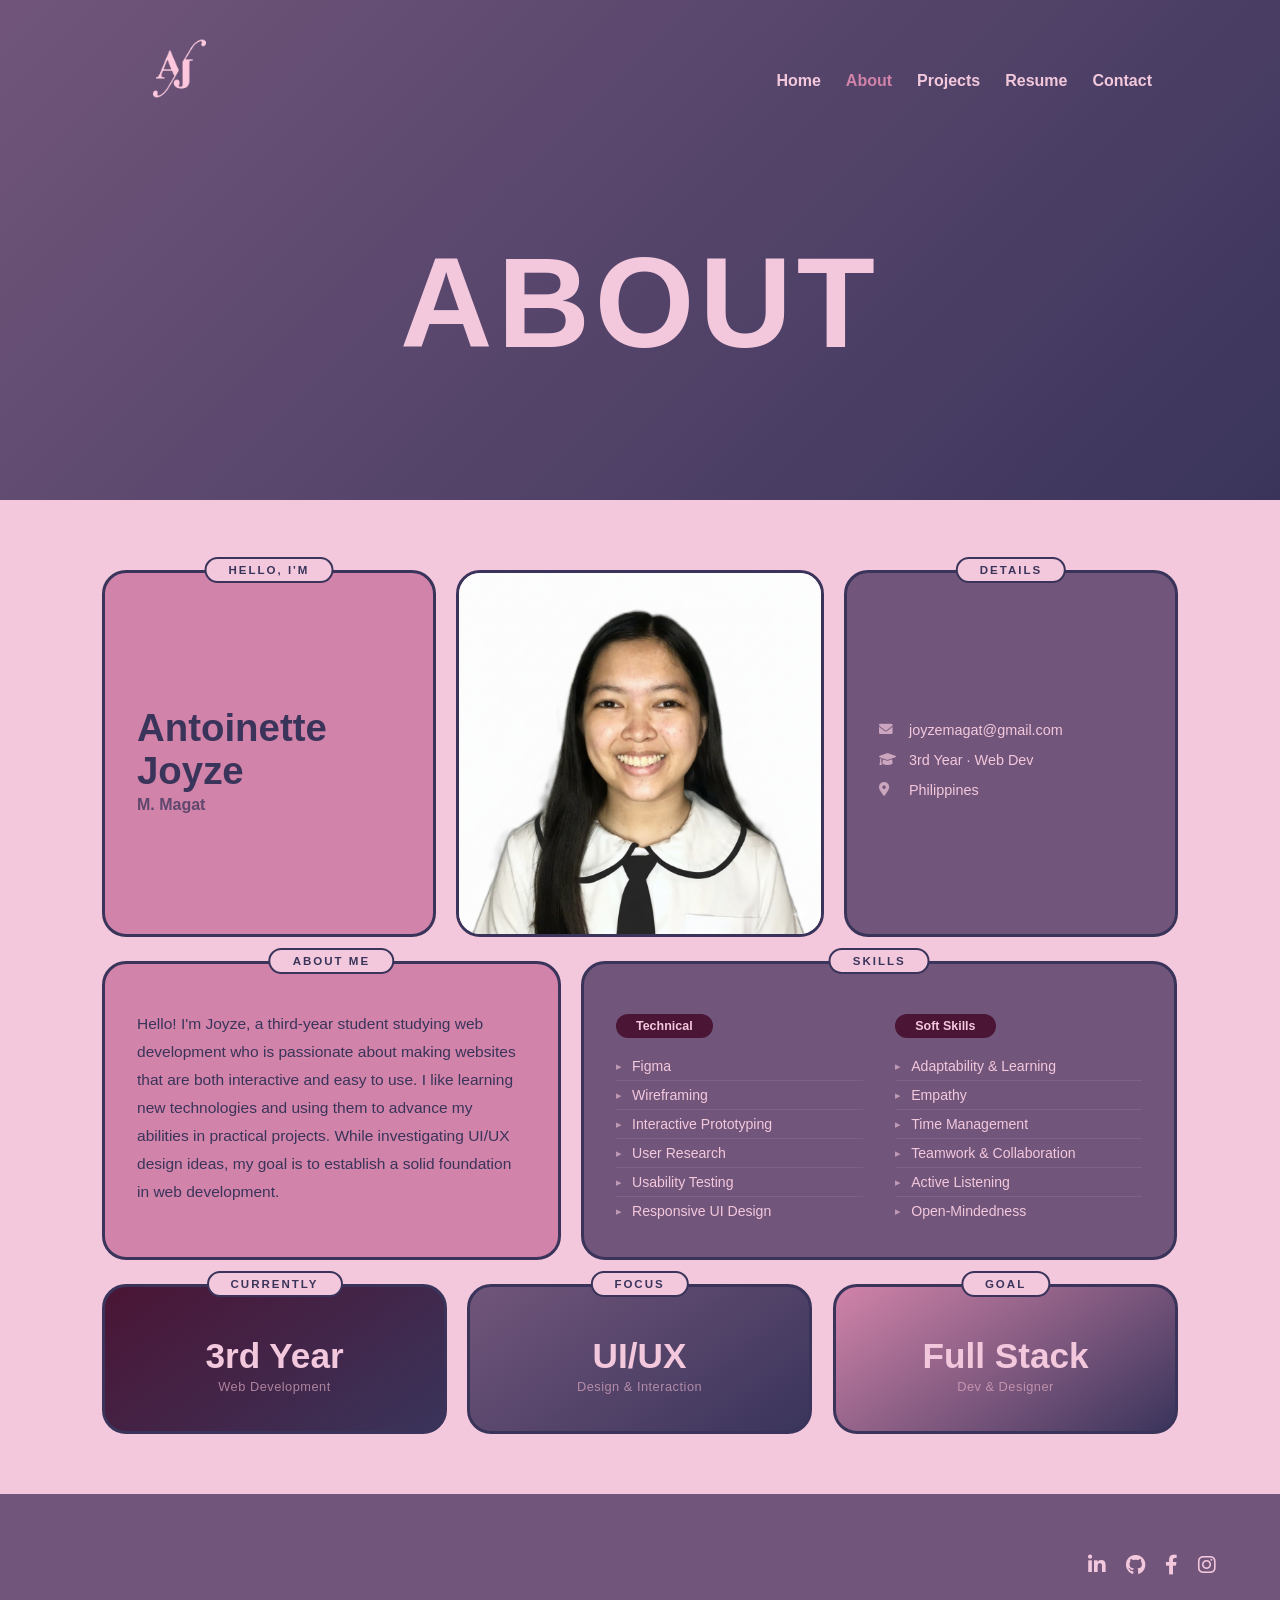
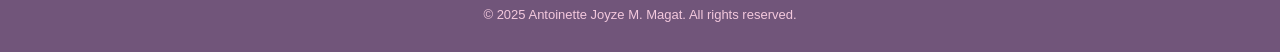
==== about.html @ 8bba379e "Add files via upload" ====
<!DOCTYPE html>
<html lang="en">
<head>
    <meta charset="UTF-8">
    <meta name="viewport" content="width=device-width, initial-scale=1.0">
    <title>About</title>
    <link rel="stylesheet" href="css/global.css">
    <link rel="stylesheet" href="css/about.css">
    <link rel="stylesheet" href="https://cdnjs.cloudflare.com/ajax/libs/font-awesome/6.0.0/css/all.min.css">
</head>
<body>

    <header class="about-header">
        <nav class="navbar">
            <div class="logo">
                <img src="images/logo.png" alt="AJ Logo">
            </div>

            <input type="checkbox" id="menu-toggle" class="menu-checkbox">
            <label for="menu-toggle" class="hamburger">
                <span></span>
                <span></span>
                <span></span>
            </label>

            <ul class="nav-links">
                <li><a href="index.html"><i class="fas fa-home"></i><br>Home</a></li>
                <li><a href="about.html" class="active"><i class="fas fa-user"></i><br>About</a></li>
                <li><a href="projects.html"><i class="fas fa-folder"></i><br>Projects</a></li>
                <li><a href="resume.html"><i class="fas fa-file"></i><br>Resume</a></li>
                <li><a href="contact.html"><i class="fas fa-envelope"></i><br>Contact</a></li>
            </ul>
        </nav>

        <div class="hero-text">
            <h1>ABOUT</h1>
        </div>
    </header>

    <main class="main-content">
        <div class="grid-row row-top">

            <div class="block block-hello">
                <div class="block-label">HELLO, I'M</div>
                <h2 class="big-name">Antoinette<br>Joyze</h2>
                <p class="sub-name">M. Magat</p>
            </div>

            <div class="block block-photo">
                <img src="images/profile2.png" alt="Antoinette Joyze">
            </div>

            <div class="block block-info">
                <div class="block-label">DETAILS</div>
                <ul class="info-list">
                    <li><i class="fas fa-envelope"></i> joyzemagat@gmail.com</li>
                    <li><i class="fas fa-graduation-cap"></i> 3rd Year · Web Dev</li>
                    <li><i class="fas fa-map-marker-alt"></i> Philippines</li>
                </ul>
            </div>

        </div>

        <div class="grid-row row-middle">

            <div class="block block-about">
                <div class="block-label">ABOUT ME</div>
                <p>Hello! I'm Joyze, a third-year student studying web development who is passionate about making websites that are both interactive and easy to use. I like learning new technologies and using them to advance my abilities in practical projects. While investigating UI/UX design ideas, my goal is to establish a solid foundation in web development.</p>
            </div>

            <div class="block block-skills">
                <div class="block-label">SKILLS</div>
                <div class="skills-columns">
                    <div class="skill-group">
                        <span class="skill-tag">Technical</span>
                        <ul>
                            <li>Figma</li>
                            <li>Wireframing</li>
                            <li>Interactive Prototyping</li>
                            <li>User Research</li>
                            <li>Usability Testing</li>
                            <li>Responsive UI Design</li>
                        </ul>
                    </div>
                    <div class="skill-group">
                        <span class="skill-tag">Soft Skills</span>
                        <ul>
                            <li>Adaptability &amp; Learning</li>
                            <li>Empathy</li>
                            <li>Time Management</li>
                            <li>Teamwork &amp; Collaboration</li>
                            <li>Active Listening</li>
                            <li>Open-Mindedness</li>
                        </ul>
                    </div>
                </div>
            </div>
        </div>

        <div class="grid-row row-bottom">

            <div class="block block-stat">
                <div class="block-label">CURRENTLY</div>
                <span class="stat-value">3rd Year</span>
                <span class="stat-desc">Web Development</span>
            </div>

            <div class="block block-stat block-stat--focus">
                <div class="block-label">FOCUS</div>
                <span class="stat-value">UI/UX</span>
                <span class="stat-desc">Design &amp; Interaction</span>
            </div>

            <div class="block block-stat block-stat--goal">
                <div class="block-label">GOAL</div>
                <span class="stat-value">Full&nbsp;Stack</span>
                <span class="stat-desc">Dev &amp; Designer</span>
            </div>

        </div>

    </main>

    <div class="bottom-section">
        <div class="social-bar">
            <a href="https://www.linkedin.com/in/joyzemagat/" target="_blank" rel="noopener noreferrer"><i class="fab fa-linkedin-in"></i></a>
            <a href="https://github.com/eijayem" target="_blank" rel="noopener noreferrer"><i class="fab fa-github"></i></a>
            <a href="https://www.facebook.com/jyzmagat" target="_blank" rel="noopener noreferrer"><i class="fab fa-facebook-f"></i></a>
            <a href="https://www.instagram.com/joyzemagat" target="_blank" rel="noopener noreferrer"><i class="fab fa-instagram"></i></a>
        </div>
        <div class="copyright-container">
            <p>&copy; 2025 Antoinette Joyze M. Magat. All rights reserved.</p>
        </div>
    </div>

</body>
</html>
---- css/global.css ----
:root {
    --jacarta: #3A345B;
    --queen-pink: #F3C8DD;
    --middle-purple: #D183A9;
    --old-lavender: #71557A;
    --brown-chocolate: #4B1535;
    --light-pink: #FADDEB;
}

* {
    margin: 0;
    padding: 0;
    box-sizing: border-box;
    font-family: 'Arial', sans-serif;
}

/* NAVIGATION */
.navbar {
    display: flex;
    justify-content: space-between;
    align-items: center;
    padding: 20px 10%;
    width: 100%;
}

.logo img {
    height: 100px;
    width: auto;
    transition: transform 0.8s cubic-bezier(0.4, 0, 0.2, 1);
    cursor: pointer;
}

.logo:hover img {
    transform: rotateY(360deg);
}

.nav-links {
    display: flex; 
    list-style: none;
    gap: 25px;
    align-items: center;
}

/* HIDE ICONS ON DESKTOP */
.nav-links li a i {
    display: none;
}

.nav-links li a {
    text-decoration: none;
    color: var(--queen-pink);
    font-weight: 600;
    position: relative;
    padding: 5px 0;
    transition: color 0.3s ease;
}

.nav-links li a::after {
    content: '';
    position: absolute;
    width: 0;
    height: 4px; 
    bottom: 0;
    left: 0;
    background-color: var(--queen-pink);
    border-radius: 2px;
    transition: width 0.3s ease;
}

.nav-links li a:hover, .nav-links li a.active {
    color: var(--middle-purple);
}

.nav-links li a:hover::after {
    width: 100%;
}

/* FOOTER */
.bottom-section {
    background-color: var(--old-lavender);
    padding: 100px 10% 30px 10%;
}

.social-bar {
    display: flex;
    justify-content: flex-end;
    margin-bottom: 30px; 
    gap: 18px;
}

.social-bar a {
    color: var(--queen-pink);
    font-size: 20px;
    transition: all 0.3s ease;
}

.social-bar a:hover {
    color: var(--brown-chocolate);
    transform: translateY(-5px);
}

.copyright-container p {
    color: var(--queen-pink);
    font-size: 13px;
    text-align: center;
}

/* HAMBURGER CONTROLS */
.menu-checkbox { display: none; }
.hamburger { display: none; }

/* RESPONSIVE STYLES */
@media (max-width: 768px) {
    .navbar {
        padding: 20px;
    }

    .logo img {
        height: 60px;
    }

    .hamburger {
        display: flex;
        flex-direction: column;
        gap: 5px;
        cursor: pointer;
        z-index: 100;
        position: relative;
    }

    .hamburger span {
        display: block;
        width: 30px;
        height: 3px;
        background-color: var(--queen-pink);
        border-radius: 2px;
        transition: 0.3s ease;
    }

    .nav-links {
        position: fixed;
        top: 0;
        right: -100%; 
        width: 100%;
        height: 100vh;
        background-color: var(--jacarta);
        display: grid; 
        grid-template-columns: 1fr 1fr; 
        gap: 20px;
        padding: 120px 30px;
        align-content: center;
        transition: 0.4s cubic-bezier(0.77, 0, 0.175, 1);
        z-index: 90;
    }

    .nav-links li a i {
        display: block;
        font-size: 2rem;
        margin-bottom: 10px;
        color: var(--queen-pink);
    }

    .nav-links li {
        background-color: rgba(255, 255, 255, 0.05);
        padding: 35px 10px;
        border-radius: 20px;
        text-align: center;
        display: flex;
        flex-direction: column;
        justify-content: center;
        align-items: center;
    }

    .nav-links li a {
        font-size: 1.1rem;
        color: var(--queen-pink);
        display: block;
        width: 100%;
        text-align: center;
    }

    .nav-links li a::after { display: none; }

    .menu-checkbox:checked ~ .nav-links {
        right: 0;
    }

    .menu-checkbox:checked ~ .hamburger span:nth-child(1) {
        transform: translateY(8px) rotate(45deg);
    }
    .menu-checkbox:checked ~ .hamburger span:nth-child(2) {
        opacity: 0;
    }
    .menu-checkbox:checked ~ .hamburger span:nth-child(3) {
        transform: translateY(-8px) rotate(-45deg);
    }

    .bottom-section {
        display: flex;
        flex-direction: column;
        align-items: center;
        padding: 50px 10% 30px 10%;
    }
    .social-bar {
        justify-content: center;
        width: 100%;
    }
}
---- css/about.css ----
/* BODY */
body {
    background-color: var(--queen-pink);
    overflow-x: hidden;
}

/* HEADER */
.about-header {
    background: linear-gradient(135deg, var(--old-lavender) 0%, var(--jacarta) 100%);
    padding: 0 10%;
    min-height: 500px;
    display: flex;
    flex-direction: column;
    position: relative;
}

.navbar {
    display: flex;
    justify-content: space-between;
    align-items: center;
    padding: 20px 0;
    width: 100%;
}

.hero-text {
    flex: 1;
    display: flex;
    justify-content: center;
    align-items: center;
    padding-bottom: 40px;
}

.hero-text h1 {
    font-size: 8rem;
    color: var(--queen-pink);
    font-weight: 900;
    letter-spacing: 5px;
    text-align: center;
    margin: 0;
    animation: revealText 1.5s cubic-bezier(0.77, 0, 0.175, 1) forwards;
}

/* MAIN */
.main-content {
    padding: 70px 8% 60px;
    display: flex;
    flex-direction: column;
    gap: 24px;
}

/* GRID ROWS */
.grid-row {
    display: grid;
    gap: 20px;
}

.row-top    { grid-template-columns: 1fr 1.1fr 1fr; }
.row-middle { grid-template-columns: 1fr 1.3fr; }
.row-bottom { grid-template-columns: 1fr 1fr 1fr; }

/* BASE BLOCK */
.block {
    background-color: var(--old-lavender);
    border: 3px solid var(--jacarta);
    border-radius: 24px;
    padding: 36px 32px 32px;
    position: relative;
    color: var(--queen-pink);
    opacity: 0;
    animation: scaleUp 0.7s cubic-bezier(0.34, 1.56, 0.64, 1) forwards;
}

.block:nth-child(1) { animation-delay: 0.10s; }
.block:nth-child(2) { animation-delay: 0.22s; }
.block:nth-child(3) { animation-delay: 0.34s; }

.grid-row + .grid-row .block:nth-child(1) { animation-delay: 0.45s; }
.grid-row + .grid-row .block:nth-child(2) { animation-delay: 0.57s; }

.grid-row + .grid-row + .grid-row .block:nth-child(1) { animation-delay: 0.68s; }
.grid-row + .grid-row + .grid-row .block:nth-child(2) { animation-delay: 0.80s; }
.grid-row + .grid-row + .grid-row .block:nth-child(3) { animation-delay: 0.92s; }

.block-label {
    position: absolute;
    top: -16px;
    left: 50%;
    transform: translateX(-50%);
    background-color: var(--queen-pink);
    color: var(--jacarta);
    border: 2.5px solid var(--jacarta);
    border-radius: 50px;
    padding: 5px 22px;
    font-size: 0.72rem;
    font-weight: 900;
    letter-spacing: 2px;
    white-space: nowrap;
}

/* HELLO BLOCK */
.block-hello {
    background-color: var(--middle-purple);
    display: flex;
    flex-direction: column;
    justify-content: center;
    gap: 4px;
    min-height: 180px;
}

.big-name {
    font-size: 2.4rem;
    font-weight: 900;
    color: var(--jacarta);
    line-height: 1.1;
    margin-top: 10px;
}

.sub-name {
    font-size: 1rem;
    color: var(--jacarta);
    opacity: 0.75;
    font-weight: 600;
}

/* PHOTO BLOCK */
.block-photo {
    padding: 0;
    overflow: hidden;
    border-radius: 24px;
    min-height: 220px;
    background-color: var(--jacarta);
}

.block-photo img {
    width: 100%;
    height: 100%;
    object-fit: cover;
    display: block;
    transition: transform 0.5s ease;
}

.block-photo:hover img {
    transform: scale(1.04);
}

/* INFO BLOCK */
.block-info {
    background-color: var(--old-lavender);
    display: flex;
    flex-direction: column;
    justify-content: center;
}

.info-list {
    list-style: none;
    padding: 0;
    margin-top: 8px;
    display: flex;
    flex-direction: column;
    gap: 14px;
}

.info-list li {
    display: flex;
    align-items: center;
    gap: 12px;
    font-size: 0.9rem;
    color: var(--queen-pink);
}

.info-list li i {
    width: 18px;
    color: var(--queen-pink);
    opacity: 0.7;
    font-size: 0.85rem;
}

/* ABOUT ME BLOCK */
.block-about {
    background-color: var(--middle-purple);
    color: var(--jacarta);
}

.block-about p {
    margin-top: 10px;
    line-height: 1.8;
    font-size: 0.97rem;
    color: var(--jacarta);
}

.block-about .block-label {
    background-color: var(--queen-pink);
    color: var(--jacarta);
    border-color: var(--jacarta);
}

/* SKILLS BLOCK */
.block-skills {
    background-color: var(--old-lavender);
}

.skills-columns {
    display: flex;
    gap: 32px;
    margin-top: 14px;
}

.skill-group { flex: 1; }

.skill-tag {
    background-color: var(--brown-chocolate);
    color: var(--queen-pink);
    display: inline-block;
    padding: 5px 20px;
    border-radius: 50px;
    font-size: 0.78rem;
    font-weight: 700;
    margin-bottom: 14px;
    transition: background 0.3s;
}

.skill-tag:hover { background-color: var(--jacarta); }

.skill-group ul { list-style: none; padding: 0; }

.skill-group li {
    font-size: 0.88rem;
    padding: 6px 0;
    display: flex;
    align-items: center;
    gap: 10px;
    color: var(--queen-pink);
    border-bottom: 1px solid rgba(232, 180, 200, 0.12);
    transition: transform 0.25s ease, color 0.25s ease;
}

.skill-group li:last-child { border-bottom: none; }

.skill-group li::before {
    content: "▸";
    font-size: 0.7rem;
    opacity: 0.6;
}

.skill-group li:hover {
    transform: translateX(6px);
    color: #fff;
}

/* STAT BLOCKS */
.block-stat {
    background: linear-gradient(145deg, var(--brown-chocolate), var(--jacarta));
    display: flex;
    flex-direction: column;
    align-items: center;
    justify-content: center;
    text-align: center;
    gap: 6px;
    min-height: 150px;
    border-color: var(--jacarta);
}

.block-stat .block-label {
    background-color: var(--queen-pink);
    color: var(--jacarta);
    border-color: var(--jacarta);
}

.stat-value {
    font-size: 2.2rem;
    font-weight: 900;
    color: var(--queen-pink);
    line-height: 1;
    margin-top: 10px;
}

.stat-desc {
    font-size: 0.8rem;
    color: rgba(232, 180, 200, 0.65);
    letter-spacing: 0.5px;
}

.block-stat--focus {
    background: linear-gradient(145deg, var(--old-lavender), var(--jacarta));
}

.block-stat--goal {
    background: linear-gradient(145deg, var(--middle-purple), var(--jacarta));
}

/* FOOTER */
.bottom-section {
    padding: 60px 5% 30px;
}

.social-bar {
    display: flex;
    gap: 20px;
}

/* ANIMATIONS */
@keyframes revealText {
    from { clip-path: inset(0 100% 0 0); }
    to   { clip-path: inset(0 0 0 0); }
}

@keyframes scaleUp {
    from { opacity: 0; transform: scale(0.88); }
    to   { opacity: 1; transform: scale(1); }
}

@keyframes slideInLeft {
    from { opacity: 0; transform: translateX(-100px); }
    to   { opacity: 1; transform: translateX(0); }
}

/* RESPONSIVE STYLES */
@media (max-width: 1024px) {
    .hero-text h1 { font-size: 6rem; }

    .row-top    { grid-template-columns: 1fr 1fr; }
    .row-middle { grid-template-columns: 1fr; }
    .row-bottom { grid-template-columns: 1fr 1fr; }

    .block-photo { display: none; }
}

@media (max-width: 768px) {
    .about-header { padding: 0 5%; min-height: 220px; }

    .navbar {
        flex-direction: row;
        justify-content: space-between;
        padding: 12px 0;
    }

    .logo img { height: 40px; }
    .hero-text { padding-bottom: 14px; }
    .hero-text h1 { font-size: 2.8rem; margin-top: 6px; letter-spacing: 3px; }

    .main-content { padding: 28px 5% 20px; gap: 10px; }

    .row-top { grid-template-columns: 1fr 1fr; }

    .block-photo { display: none; }

    .row-middle { grid-template-columns: 1fr; }

    .row-bottom { grid-template-columns: 1fr 1fr; }
    .block-stat:last-child { grid-column: 1 / -1; }

    .block { padding: 20px 10px 16px; border-radius: 14px; }
    .block-label { font-size: 0.52rem; padding: 3px 10px; top: -11px; letter-spacing: 1.2px; }

    .big-name { font-size: 1rem; margin-top: 4px; }
    .sub-name { font-size: 0.7rem; }

    .info-list { gap: 8px; margin-top: 4px; }
    .info-list li { font-size: 0.68rem; gap: 6px; }
    .info-list li i { font-size: 0.65rem; }

    .block-about p { font-size: 0.8rem; line-height: 1.65; margin-top: 6px; }

    .skills-columns { flex-direction: column; gap: 10px; }
    .skill-tag { padding: 3px 14px; font-size: 0.68rem; margin-bottom: 8px; }
    .skill-group li { font-size: 0.76rem; padding: 4px 0; }

    .block-stat { min-height: 90px; padding: 18px 14px 14px; border-radius: 14px; }
    .stat-value { font-size: 1.4rem; margin-top: 4px; }
    .stat-desc  { font-size: 0.65rem; }

    .bottom-section { padding: 28px 5% 18px; }
    .social-bar { justify-content: center; gap: 14px; }
}

@media (max-width: 480px) {
    .hero-text h1 { font-size: 2.2rem; }

    .main-content { padding: 22px 4% 18px; gap: 9px; }

    .row-top { grid-template-columns: 1fr 1fr; gap: 8px; }
    .row-bottom { grid-template-columns: 1fr 1fr; }

    .block { padding: 18px 8px 14px; border-radius: 12px; }
    .block-label { font-size: 0.48rem; padding: 2px 8px; letter-spacing: 1px; }

    .big-name { font-size: 0.85rem; }
    .sub-name { font-size: 0.62rem; }

    .info-list li { font-size: 0.6rem; }

    .stat-value { font-size: 1.25rem; }
    .stat-desc  { font-size: 0.62rem; }
}
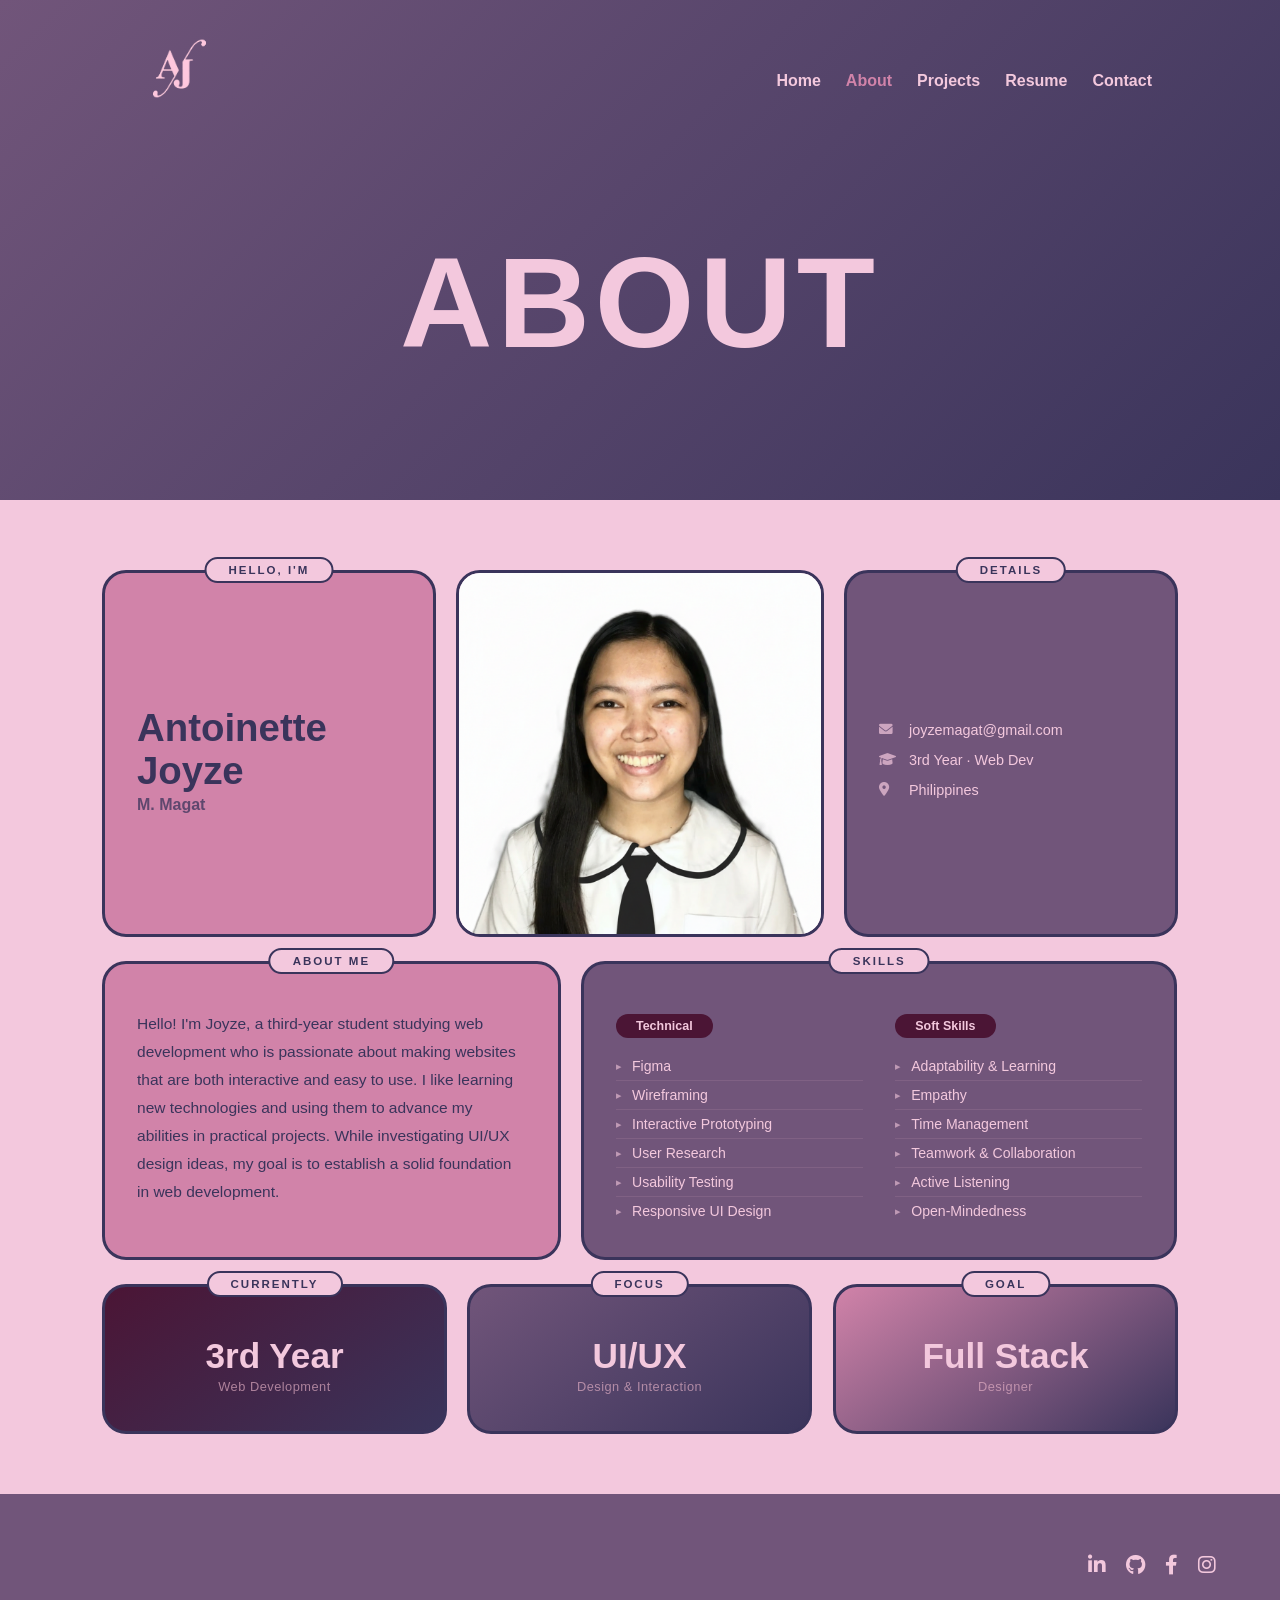
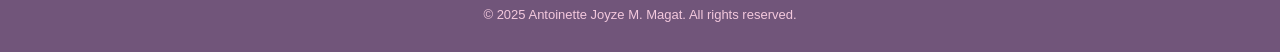
==== commit cd40a060: "Updated about.html" ====
--- a/about.html
+++ b/about.html
@@ -114,7 +114,7 @@
             <div class="block block-stat block-stat--goal">
                 <div class="block-label">GOAL</div>
                 <span class="stat-value">Full&nbsp;Stack</span>
-                <span class="stat-desc">Dev &amp; Designer</span>
+                <span class="stat-desc">Designer</span>
             </div>
 
         </div>
@@ -134,4 +134,4 @@
     </div>
 
 </body>
-</html>+</html>
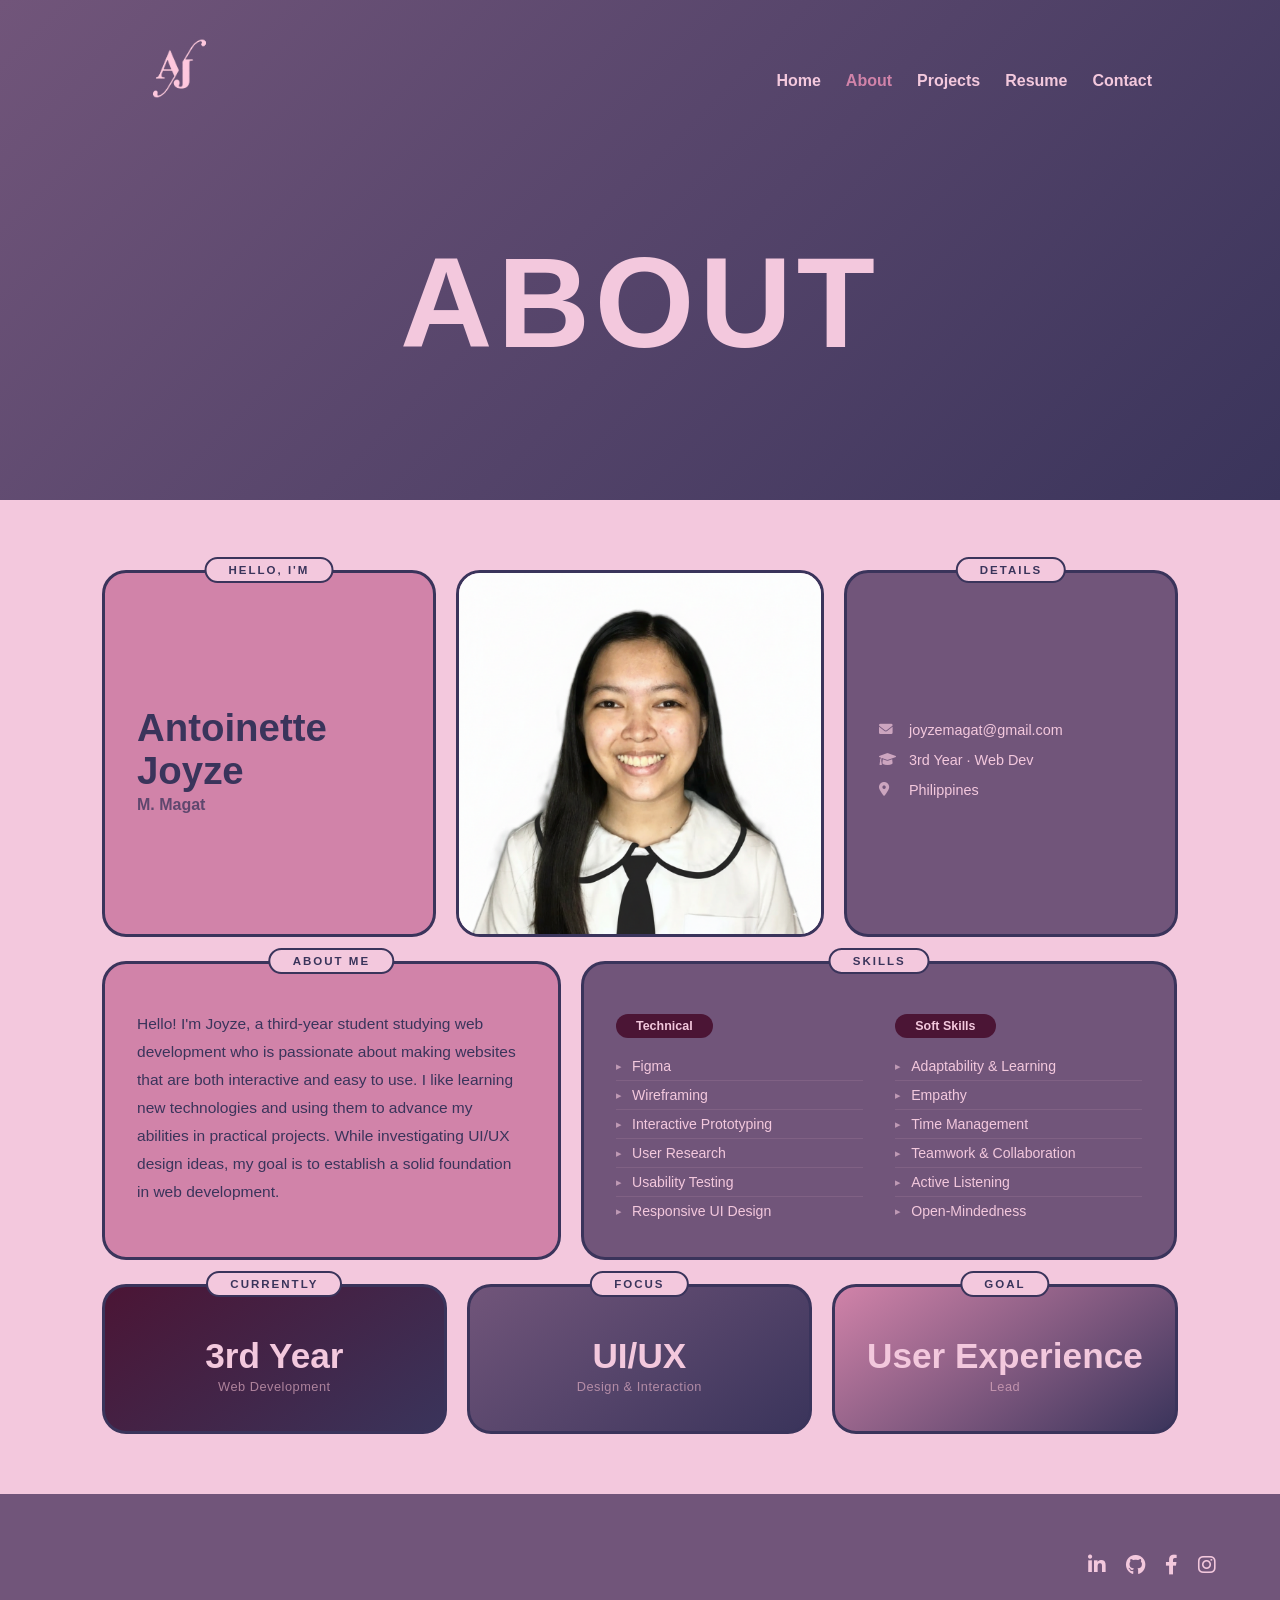
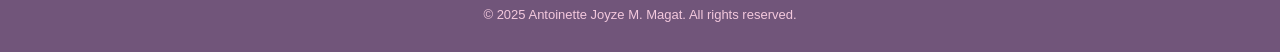
==== commit 3b05e477: "Updated about.html" ====
--- a/about.html
+++ b/about.html
@@ -113,10 +113,10 @@
 
             <div class="block block-stat block-stat--goal">
                 <div class="block-label">GOAL</div>
-                <span class="stat-value">Full&nbsp;Stack</span>
-                <span class="stat-desc">Designer</span>
+                <span class="stat-value">User&nbsp;Experience</span>
+                <span class="stat-desc">Lead</span>
             </div>
-
+ 
         </div>
 
     </main>
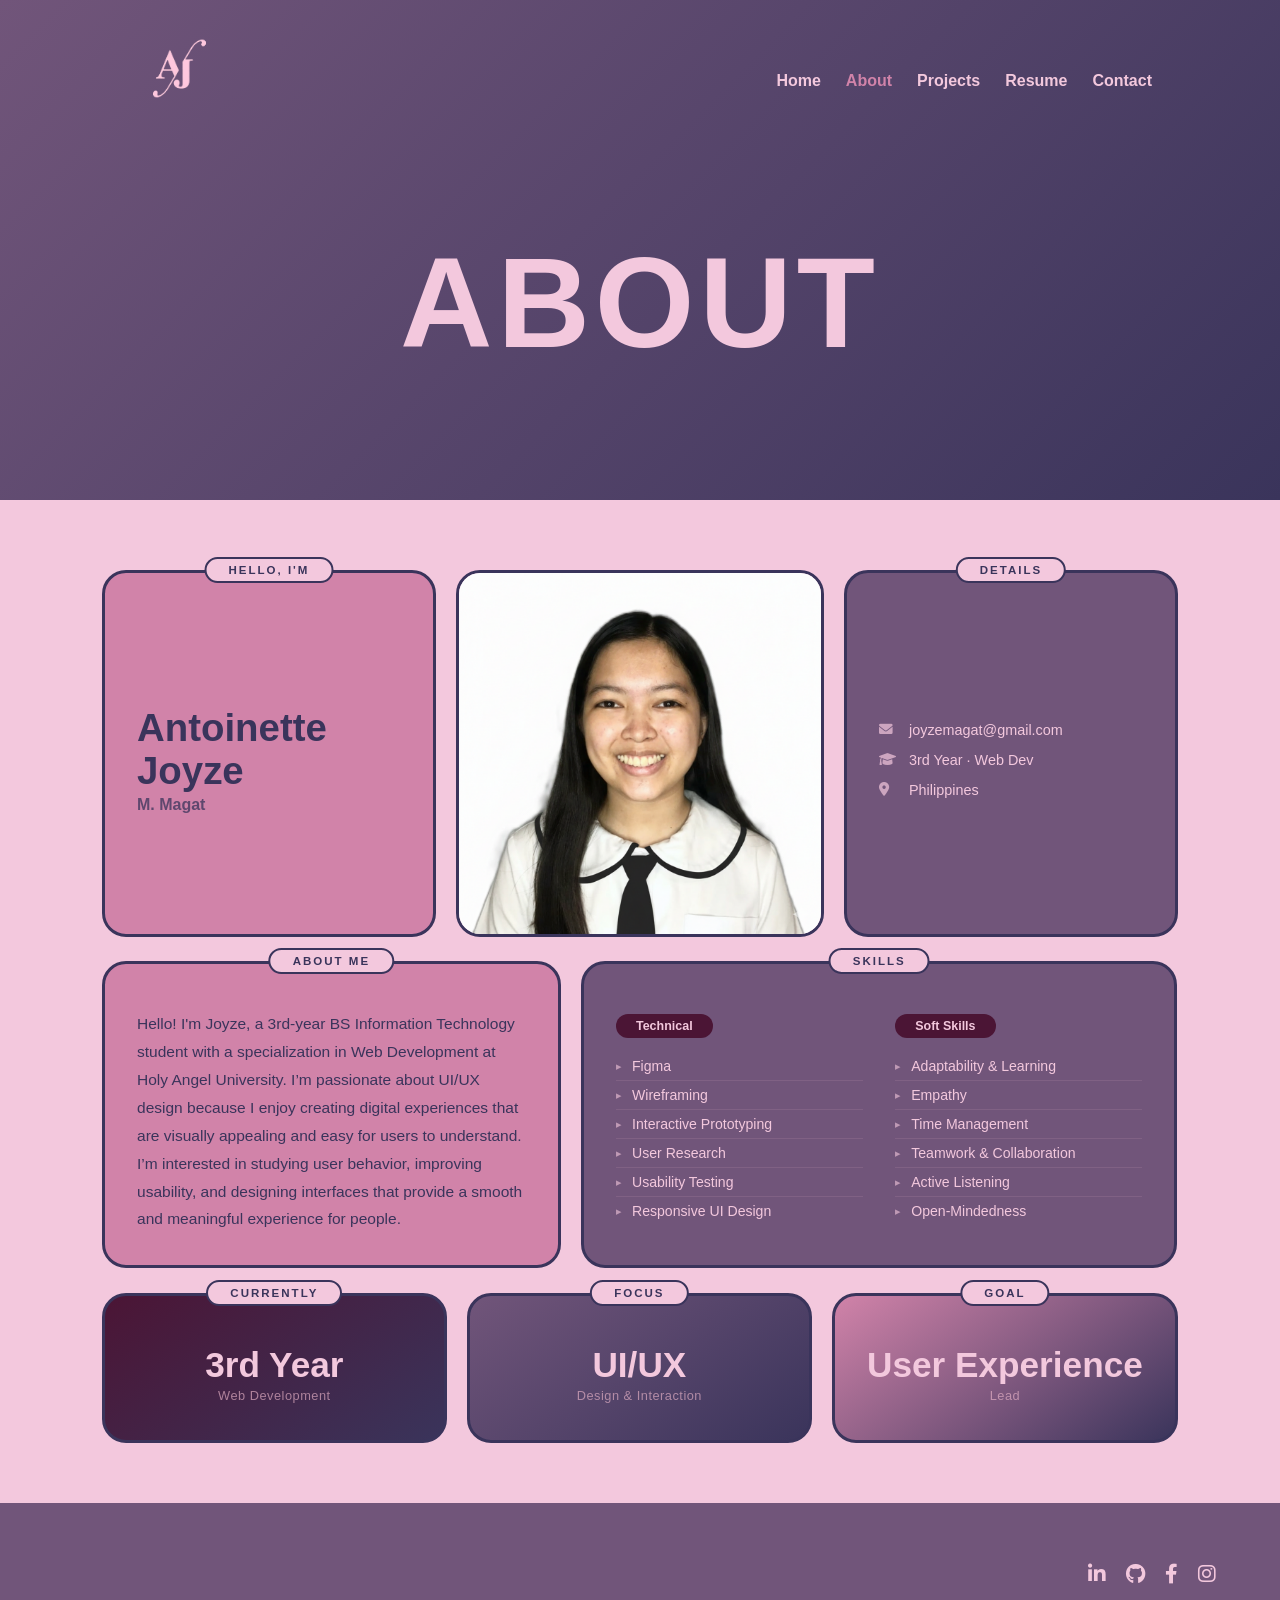
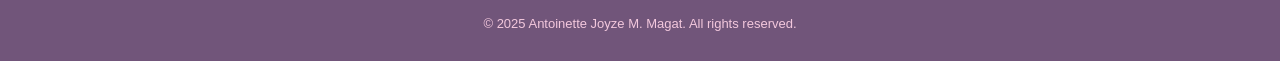
==== commit 87c4800d: "Updated about.html" ====
--- a/about.html
+++ b/about.html
@@ -65,7 +65,7 @@
 
             <div class="block block-about">
                 <div class="block-label">ABOUT ME</div>
-                <p>Hello! I'm Joyze, a third-year student studying web development who is passionate about making websites that are both interactive and easy to use. I like learning new technologies and using them to advance my abilities in practical projects. While investigating UI/UX design ideas, my goal is to establish a solid foundation in web development.</p>
+                <p>Hello! I'm Joyze, a 3rd-year BS Information Technology student with a specialization in Web Development at Holy Angel University. I’m passionate about UI/UX design because I enjoy creating digital experiences that are visually appealing and easy for users to understand. I’m interested in studying user behavior, improving usability, and designing interfaces that provide a smooth and meaningful experience for people.</p>
             </div>
 
             <div class="block block-skills">
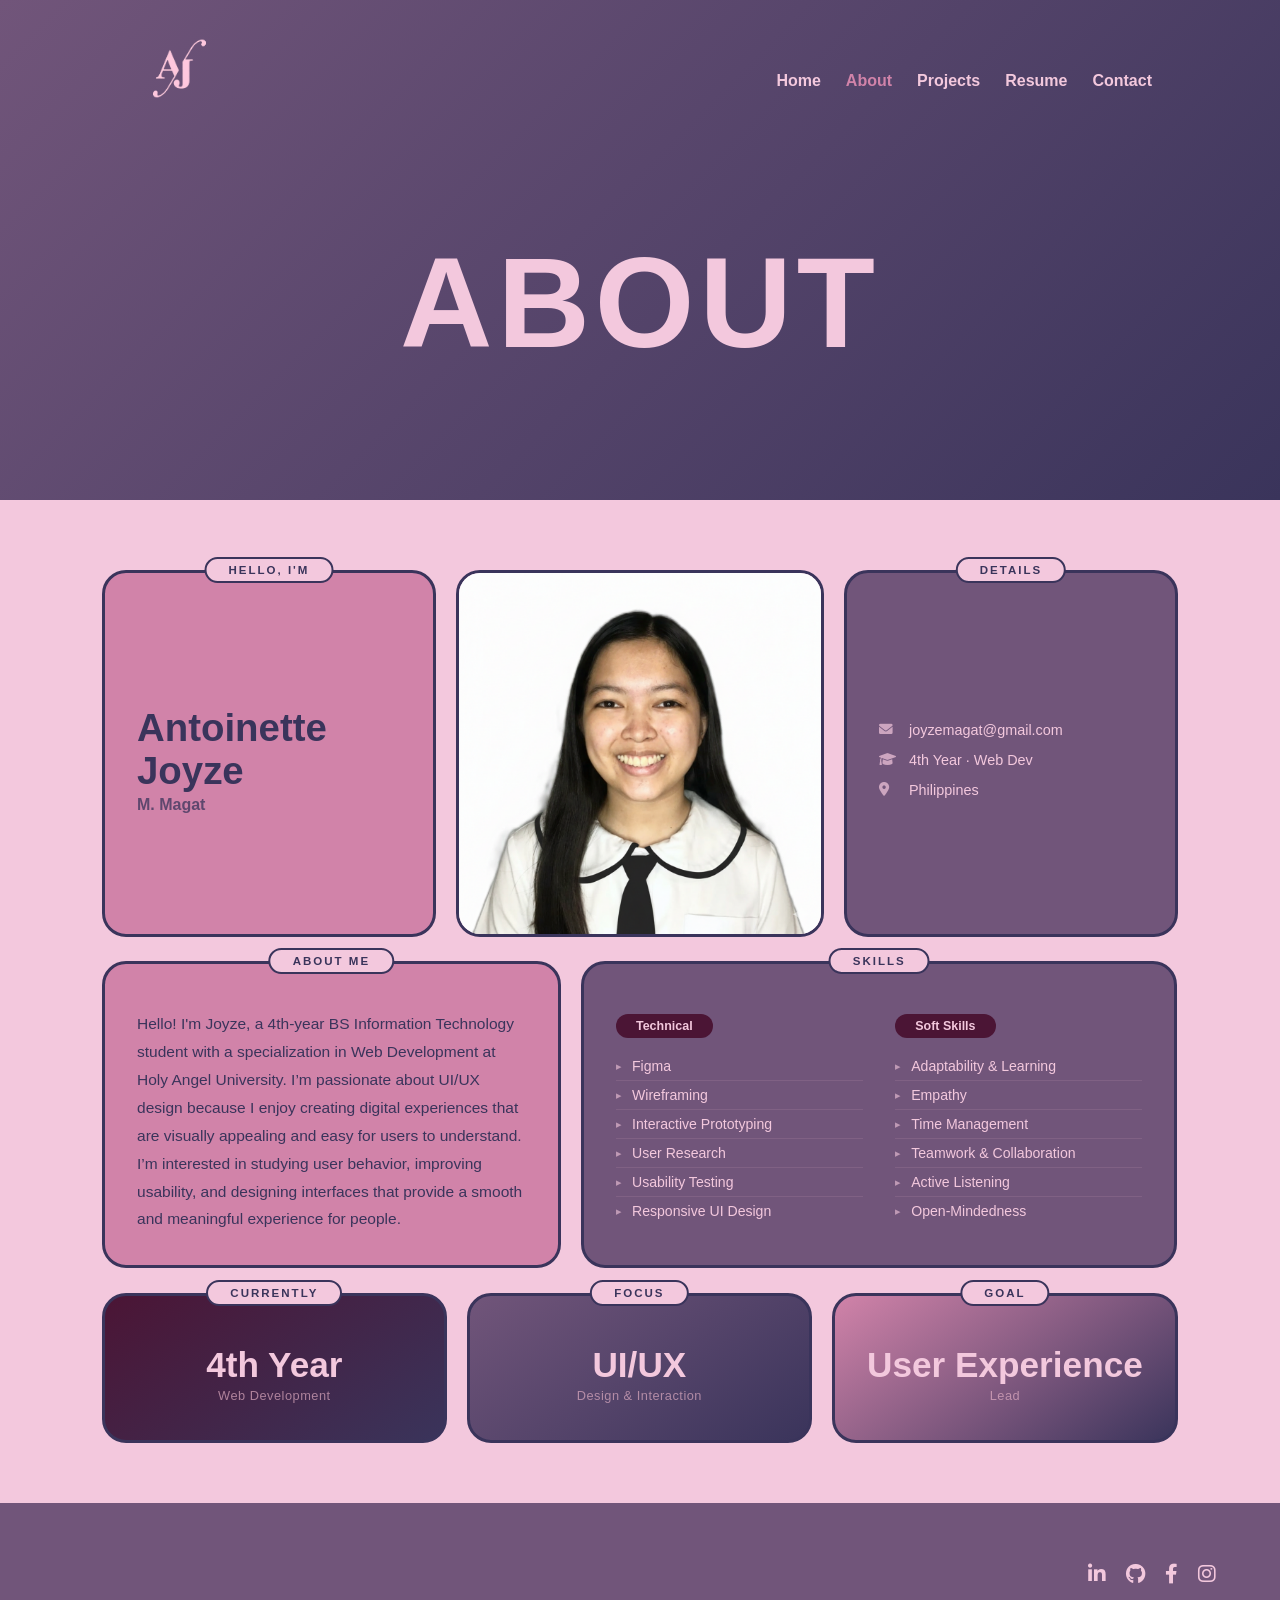
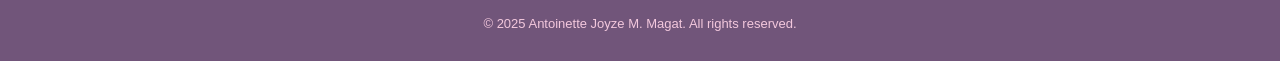
==== commit 5a8371b9: "Updated about.html Updated personal details and skills section in about.html." ====
--- a/about.html
+++ b/about.html
@@ -54,7 +54,7 @@
                 <div class="block-label">DETAILS</div>
                 <ul class="info-list">
                     <li><i class="fas fa-envelope"></i> joyzemagat@gmail.com</li>
-                    <li><i class="fas fa-graduation-cap"></i> 3rd Year · Web Dev</li>
+                    <li><i class="fas fa-graduation-cap"></i> 4th Year · Web Dev</li>
                     <li><i class="fas fa-map-marker-alt"></i> Philippines</li>
                 </ul>
             </div>
@@ -65,7 +65,7 @@
 
             <div class="block block-about">
                 <div class="block-label">ABOUT ME</div>
-                <p>Hello! I'm Joyze, a 3rd-year BS Information Technology student with a specialization in Web Development at Holy Angel University. I’m passionate about UI/UX design because I enjoy creating digital experiences that are visually appealing and easy for users to understand. I’m interested in studying user behavior, improving usability, and designing interfaces that provide a smooth and meaningful experience for people.</p>
+                <p>Hello! I'm Joyze, a 4th-year BS Information Technology student with a specialization in Web Development at Holy Angel University. I’m passionate about UI/UX design because I enjoy creating digital experiences that are visually appealing and easy for users to understand. I’m interested in studying user behavior, improving usability, and designing interfaces that provide a smooth and meaningful experience for people.</p>
             </div>
 
             <div class="block block-skills">
@@ -101,7 +101,7 @@
 
             <div class="block block-stat">
                 <div class="block-label">CURRENTLY</div>
-                <span class="stat-value">3rd Year</span>
+                <span class="stat-value">4th Year</span>
                 <span class="stat-desc">Web Development</span>
             </div>
 
